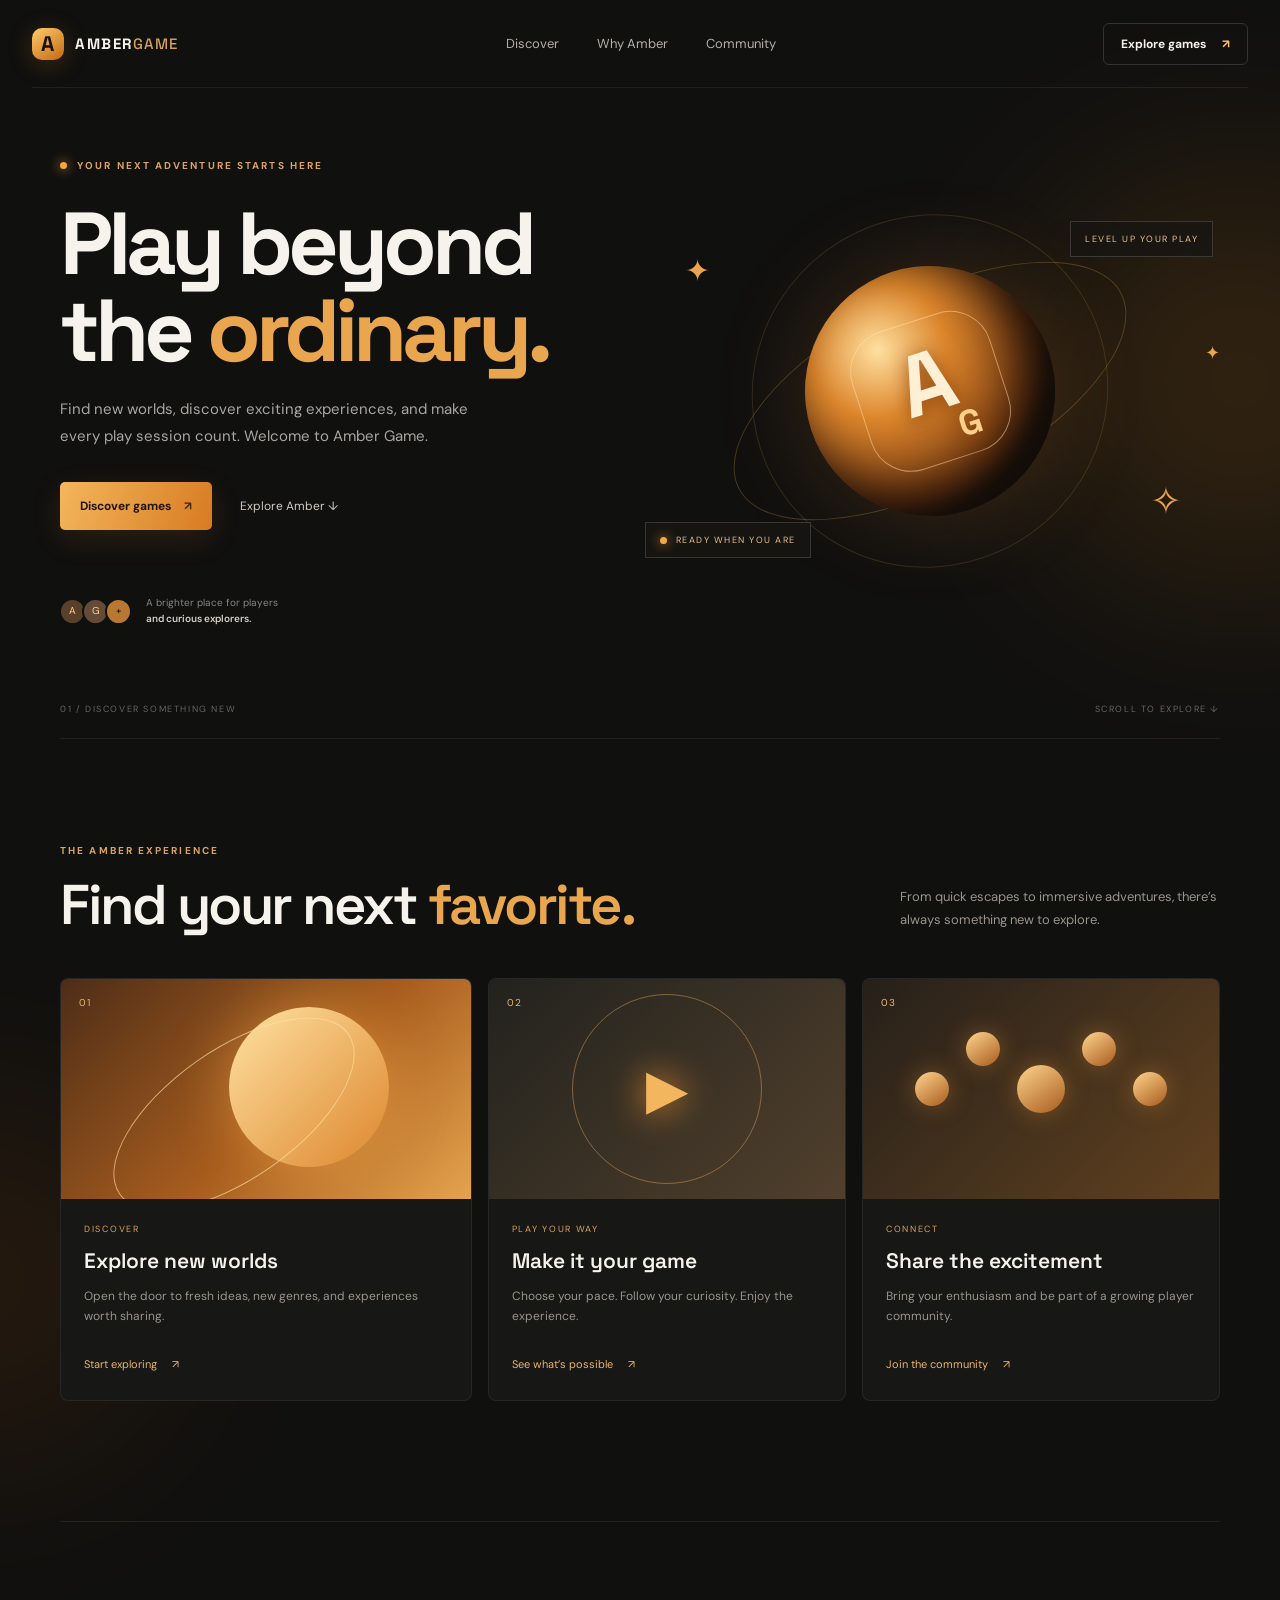
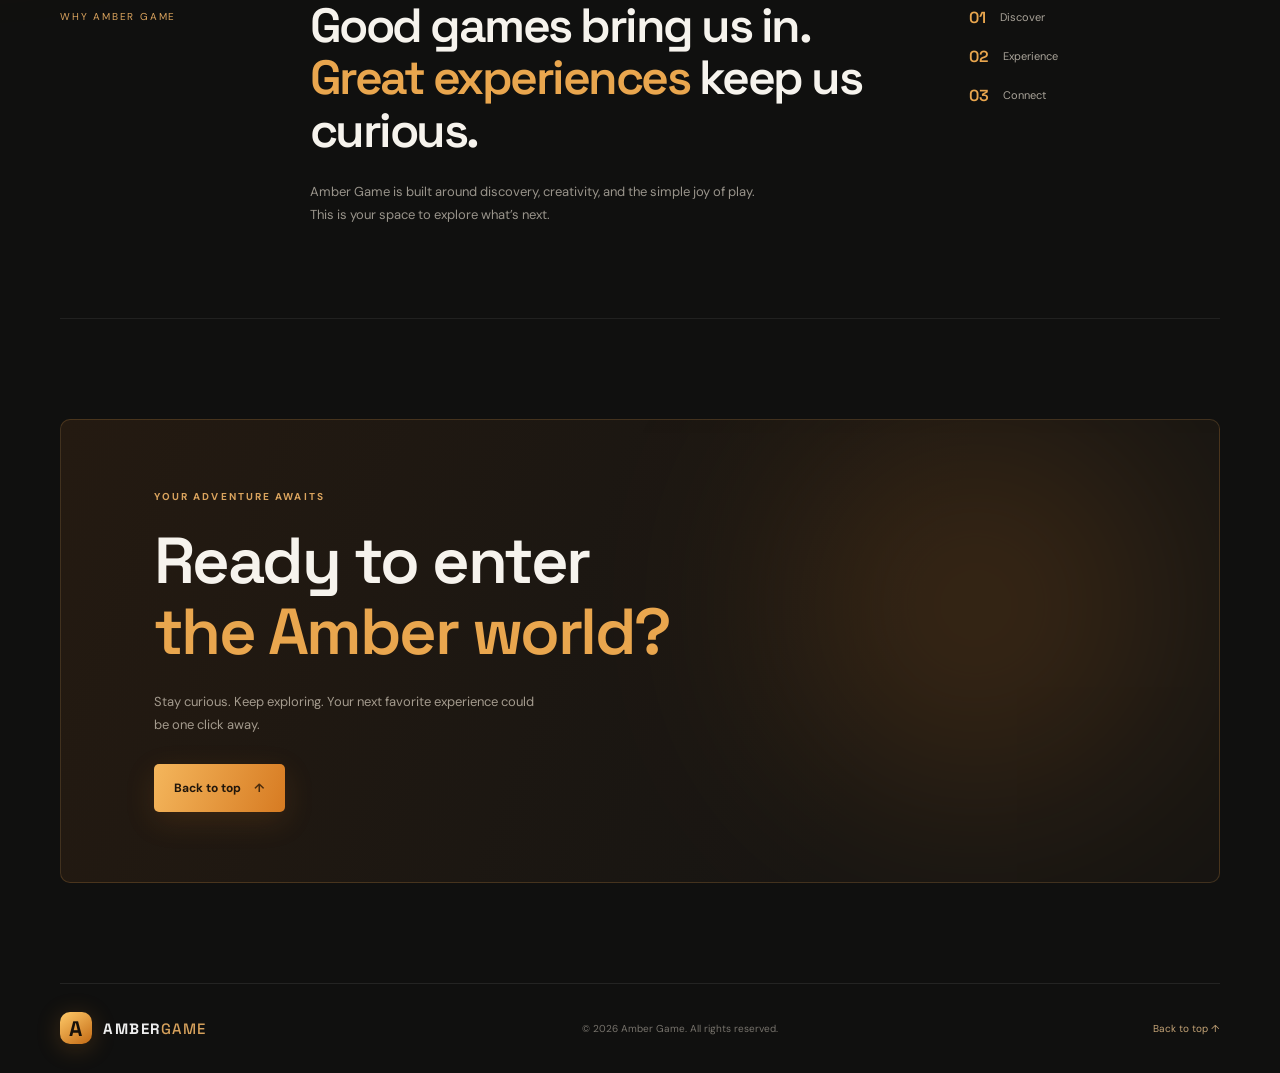
==== index.html @ 2304ccb3 "Add files via upload" ====
<!doctype html>
<html lang="en">
<head>
  <meta charset="utf-8">
  <meta name="viewport" content="width=device-width, initial-scale=1">
  <meta name="theme-color" content="#10100f">
  <meta name="description" content="Amber Game — discover your next favorite game, explore featured worlds, and join the community.">
  <title>Amber Game — Play Beyond Ordinary</title>
  <link rel="preconnect" href="https://fonts.googleapis.com">
  <link rel="preconnect" href="https://fonts.gstatic.com" crossorigin>
  <link href="https://fonts.googleapis.com/css2?family=DM+Sans:wght@400;500;600;700&family=Space+Grotesk:wght@500;600;700&display=swap" rel="stylesheet">
  <link rel="stylesheet" href="styles.css">
  <!-- Keep the Google verification file in the website root. -->
</head>
<body>
  <div class="ambient ambient-one"></div><div class="ambient ambient-two"></div>
  <header class="site-header">
    <a class="brand" href="#home" aria-label="Amber Game home"><span class="brand-mark">A</span><span>AMBER<span class="brand-light">GAME</span></span></a>
    <button class="menu-toggle" aria-label="Open navigation" aria-expanded="false">☰</button>
    <nav class="nav-links" aria-label="Main navigation">
      <a href="#discover">Discover</a><a href="#features">Why Amber</a><a href="#community">Community</a>
    </nav>
    <a class="header-cta" href="#discover">Explore games <span>↗</span></a>
  </header>

  <main id="home">
    <section class="hero section-wrap">
      <div class="hero-copy">
        <div class="eyebrow"><span class="eyebrow-dot"></span> YOUR NEXT ADVENTURE STARTS HERE</div>
        <h1>Play beyond<br>the <span>ordinary.</span></h1>
        <p class="hero-description">Find new worlds, discover exciting experiences, and make every play session count. Welcome to Amber Game.</p>
        <div class="hero-actions"><a class="button button-primary" href="#discover">Discover games <span>↗</span></a><a class="text-link" href="#features">Explore Amber <span>↓</span></a></div>
        <div class="hero-proof"><div class="avatar-stack"><i>A</i><i>G</i><i>+</i></div><span>A brighter place for players<br><b>and curious explorers.</b></span></div>
      </div>
      <div class="hero-art" aria-label="Abstract amber gaming artwork">
        <div class="art-orbit orbit-a"></div><div class="art-orbit orbit-b"></div>
        <div class="art-core"><div class="core-inner">A<span>G</span></div></div>
        <div class="art-chip chip-top">LEVEL UP YOUR PLAY</div><div class="art-chip chip-bottom"><span class="pulse"></span> READY WHEN YOU ARE</div>
        <div class="spark spark-one">✦</div><div class="spark spark-two">✧</div><div class="spark spark-three">✦</div>
      </div>
      <div class="hero-bottom"><span>01 / DISCOVER SOMETHING NEW</span><span>SCROLL TO EXPLORE ↓</span></div>
    </section>

    <section class="discover section-wrap" id="discover">
      <div class="section-heading"><div><div class="eyebrow">THE AMBER EXPERIENCE</div><h2>Find your next <span>favorite.</span></h2></div><p>From quick escapes to immersive adventures, there’s always something new to explore.</p></div>
      <div class="feature-grid">
        <article class="feature-card card-large"><div class="card-art art-explore"><span class="art-number">01</span><div class="abstract-sun"></div><div class="abstract-ring"></div></div><div class="card-content"><div class="card-kicker">DISCOVER</div><h3>Explore new worlds</h3><p>Open the door to fresh ideas, new genres, and experiences worth sharing.</p><a href="#community" class="card-link">Start exploring <span>↗</span></a></div></article>
        <article class="feature-card"><div class="card-art art-play"><span class="art-number">02</span><div class="play-symbol">▶</div><div class="play-orb"></div></div><div class="card-content"><div class="card-kicker">PLAY YOUR WAY</div><h3>Make it your game</h3><p>Choose your pace. Follow your curiosity. Enjoy the experience.</p><a href="#community" class="card-link">See what’s possible <span>↗</span></a></div></article>
        <article class="feature-card"><div class="card-art art-connect"><span class="art-number">03</span><div class="connect-dots"><i></i><i></i><i></i><i></i><i></i></div></div><div class="card-content"><div class="card-kicker">CONNECT</div><h3>Share the excitement</h3><p>Bring your enthusiasm and be part of a growing player community.</p><a href="#community" class="card-link">Join the community <span>↗</span></a></div></article>
      </div>
    </section>

    <section class="manifesto section-wrap" id="features">
      <div class="manifesto-label">WHY AMBER GAME</div><div class="manifesto-main"><h2>Good games bring us in.<br><span>Great experiences</span> keep us curious.</h2><p>Amber Game is built around discovery, creativity, and the simple joy of play. This is your space to explore what’s next.</p></div>
      <div class="manifesto-stats"><div><strong>01</strong><span>Discover</span></div><div><strong>02</strong><span>Experience</span></div><div><strong>03</strong><span>Connect</span></div></div>
    </section>

    <section class="community section-wrap" id="community"><div class="community-panel"><div class="eyebrow">YOUR ADVENTURE AWAITS</div><h2>Ready to enter<br><span>the Amber world?</span></h2><p>Stay curious. Keep exploring. Your next favorite experience could be one click away.</p><a class="button button-primary" href="#home">Back to top <span>↑</span></a><div class="panel-glow"></div></div></section>
  </main>

  <footer class="site-footer section-wrap"><a class="brand" href="#home"><span class="brand-mark">A</span><span>AMBER<span class="brand-light">GAME</span></span></a><span>© <span id="year"></span> Amber Game. All rights reserved.</span><a href="#home">Back to top ↑</a></footer>
  <script src="script.js"></script>
</body>
</html>
---- styles.css ----
*{box-sizing:border-box}html{scroll-behavior:smooth}body{margin:0;background:#10100f;color:#f6f3ed;font-family:'DM Sans',sans-serif;overflow-x:hidden}a{color:inherit;text-decoration:none}.ambient{position:absolute;pointer-events:none;filter:blur(100px);opacity:.16;border-radius:50%;z-index:-1}.ambient-one{width:420px;height:420px;background:#d98218;top:170px;right:-170px}.ambient-two{width:360px;height:360px;background:#9c4d0b;top:1100px;left:-200px}.section-wrap{width:min(1160px,calc(100% - 64px));margin:auto}.site-header{height:88px;width:min(1280px,calc(100% - 64px));margin:auto;display:flex;align-items:center;justify-content:space-between;border-bottom:1px solid #ffffff12;position:relative;z-index:5}.brand{display:flex;align-items:center;gap:11px;font:700 15px 'Space Grotesk',sans-serif;letter-spacing:1.5px}.brand-mark{width:32px;height:32px;border-radius:10px;background:linear-gradient(145deg,#ffca69,#c36a14);display:grid;place-items:center;color:#17110a;font-size:21px;box-shadow:0 4px 24px #e58b2b38}.brand-light{font-weight:500;color:#d6a15c}.nav-links{display:flex;gap:38px;color:#b5b0a7;font-size:13px}.nav-links a:hover,.text-link:hover,.site-footer a:hover{color:#ffbd60}.header-cta{font-size:12px;font-weight:700;padding:12px 17px;border:1px solid #ffffff25;border-radius:6px}.header-cta span,.button span{margin-left:13px;color:#ffbd60}.menu-toggle{display:none;background:none;color:white;border:0;font-size:23px}.hero{min-height:650px;display:grid;grid-template-columns:1fr 1fr;align-items:center;position:relative;padding-top:30px;padding-bottom:75px}.hero-copy{padding:35px 0 30px;z-index:1}.eyebrow{font-size:10px;letter-spacing:2.1px;font-weight:700;color:#dba45e;display:flex;align-items:center;gap:10px}.eyebrow-dot,.pulse{width:7px;height:7px;border-radius:50%;background:#f5a83e;box-shadow:0 0 12px #f5a83e}.hero h1{font:700 clamp(55px,7vw,88px)/.99 'Space Grotesk',sans-serif;letter-spacing:-5px;margin:28px 0 22px}.hero h1 span,.section-heading h2 span,.manifesto h2 span,.community h2 span{color:#e9a64e}.hero-description{max-width:430px;color:#aaa69f;font-size:15px;line-height:1.8}.hero-actions{display:flex;align-items:center;gap:28px;margin-top:32px}.button{display:inline-flex;align-items:center;padding:16px 20px;border-radius:5px;font-size:12px;font-weight:700}.button-primary{background:linear-gradient(110deg,#f4b65c,#d77b22);color:#21160b;box-shadow:0 9px 30px #d77b2226}.button-primary span{color:#4a2c0e}.text-link{font-size:12px;color:#d2ccc2}.hero-proof{display:flex;align-items:center;gap:14px;margin-top:65px;color:#89857e;font-size:10px;line-height:1.6}.hero-proof b{color:#d6d0c5;font-weight:600}.avatar-stack{display:flex;padding-left:3px}.avatar-stack i{font-style:normal;width:27px;height:27px;border-radius:50%;display:grid;place-items:center;background:#59402a;border:2px solid #10100f;margin-left:-4px;color:#ffcf88;font-size:10px}.avatar-stack i:nth-child(2){background:#654b37}.avatar-stack i:nth-child(3){background:#b87832;color:#1a1209}.hero-art{height:480px;position:relative;display:grid;place-items:center}.art-core{width:250px;height:250px;border-radius:50%;background:radial-gradient(circle at 35% 28%,#ffe0a0,#dc862c 28%,#71360f 65%,#21150e 75%);display:grid;place-items:center;box-shadow:0 0 90px #d77c2c38, inset -20px -25px 50px #120c08;transform:rotate(-18deg);z-index:2}.core-inner{width:145px;height:145px;border:1px solid #ffe2ad80;border-radius:42px;display:grid;place-items:center;font:700 86px 'Space Grotesk',sans-serif;color:#fff0d5;text-shadow:0 4px 20px #8b420d}.core-inner span{font-size:35px;margin-top:-42px;margin-left:58px;color:#ffd18a}.art-orbit{position:absolute;border:1px solid #f3b65c3d;border-radius:50%;transform:rotate(-27deg)}.orbit-a{width:430px;height:190px}.orbit-b{width:350px;height:360px;transform:rotate(54deg);border-color:#f3b65c25}.art-chip{position:absolute;border:1px solid #ffffff27;background:#171613c9;backdrop-filter:blur(10px);padding:11px 14px;font-size:9px;letter-spacing:1.5px;color:#e5c18e;z-index:3}.chip-top{top:70px;right:7px}.chip-bottom{bottom:73px;left:5px;display:flex;align-items:center;gap:9px}.spark{position:absolute;color:#e9a64e}.spark-one{font-size:30px;top:100px;left:45px}.spark-two{font-size:38px;bottom:105px;right:38px}.spark-three{font-size:18px;top:190px;right:0}.hero-bottom{position:absolute;bottom:23px;left:0;right:0;display:flex;justify-content:space-between;color:#69655e;font-size:9px;letter-spacing:1.6px}.discover{padding:105px 0 120px;border-top:1px solid #ffffff12}.section-heading{display:flex;align-items:end;justify-content:space-between;margin-bottom:42px}.section-heading h2,.manifesto h2,.community h2{font:600 clamp(36px,4.6vw,56px)/1.1 'Space Grotesk',sans-serif;letter-spacing:-2.5px;margin:17px 0 0}.section-heading>p{max-width:320px;color:#99948b;font-size:13px;line-height:1.8;margin:0 0 4px}.feature-grid{display:grid;grid-template-columns:1.15fr 1fr 1fr;gap:16px}.feature-card{background:#171715;border:1px solid #ffffff12;border-radius:8px;overflow:hidden;transition:transform .3s,border-color .3s}.feature-card:hover{transform:translateY(-6px);border-color:#d9954c70}.card-art{height:220px;position:relative;overflow:hidden;background:#292016}.art-number{position:absolute;top:17px;left:18px;font-size:10px;color:#e8b873;letter-spacing:1px;z-index:2}.art-explore{background:linear-gradient(135deg,#4d2d17,#a85d1e 55%,#e5a34d)}.abstract-sun{position:absolute;width:160px;height:160px;border-radius:50%;background:linear-gradient(135deg,#ffe2a3,#dd862c);right:20%;top:28px;box-shadow:0 0 60px #ffb54d77}.abstract-ring{position:absolute;width:280px;height:130px;border:1px solid #ffe2a3a6;border-radius:50%;transform:rotate(-35deg);left:8%;top:70px}.art-play{background:linear-gradient(135deg,#22221e,#51402c)}.play-symbol{position:absolute;left:50%;top:50%;transform:translate(-50%,-50%);font-size:55px;color:#f1b65e;text-shadow:0 0 35px #e58d32}.play-orb{position:absolute;width:190px;height:190px;border:1px solid #d89d5b80;border-radius:50%;left:50%;top:50%;transform:translate(-50%,-50%)}.art-connect{background:linear-gradient(135deg,#26201a,#61411f)}.connect-dots{position:absolute;inset:0;display:flex;align-items:center;justify-content:center;gap:17px}.connect-dots i{width:34px;height:34px;border-radius:50%;background:linear-gradient(145deg,#ffd58d,#a85b1d);box-shadow:0 0 25px #d98b3a66}.connect-dots i:nth-child(2),.connect-dots i:nth-child(4){transform:translateY(-40px)}.connect-dots i:nth-child(3){width:48px;height:48px}.card-content{padding:24px 23px 27px}.card-kicker{font-size:9px;letter-spacing:1.7px;color:#dba45e}.card-content h3{font:600 21px 'Space Grotesk',sans-serif;margin:12px 0 9px}.card-content p{color:#99948b;font-size:12px;line-height:1.7;min-height:42px}.card-link{display:inline-block;margin-top:17px;font-size:11px;color:#e9b66f}.card-link span{margin-left:12px}.manifesto{padding:78px 0;border-top:1px solid #ffffff12;border-bottom:1px solid #ffffff12;display:grid;grid-template-columns:.7fr 2fr .8fr;gap:30px;align-items:start}.manifesto-label{font-size:10px;letter-spacing:1.8px;color:#dba45e;padding-top:10px}.manifesto h2{font-size:clamp(32px,4vw,48px);margin:0}.manifesto-main p{color:#99948b;font-size:13px;line-height:1.8;max-width:450px;margin-top:22px}.manifesto-stats{display:grid;gap:18px;padding-top:7px}.manifesto-stats div{display:flex;gap:14px;align-items:center}.manifesto-stats strong{font:600 16px 'Space Grotesk';color:#e9a64e}.manifesto-stats span{font-size:11px;color:#aaa49a}.community{padding:100px 0}.community-panel{position:relative;overflow:hidden;border:1px solid #d7954c38;border-radius:10px;padding:70px 8%;background:linear-gradient(110deg,#241a11,#171512 70%)}.community h2{font-size:clamp(42px,5.5vw,65px);margin:22px 0}.community p{color:#a49b8e;font-size:13px;line-height:1.8;max-width:390px;margin-bottom:27px}.panel-glow{position:absolute;width:370px;height:370px;border-radius:50%;background:#d77b22;filter:blur(110px);opacity:.19;right:5%;top:0;pointer-events:none}.community-panel>*:not(.panel-glow){position:relative;z-index:1}.site-footer{min-height:90px;border-top:1px solid #ffffff15;display:flex;align-items:center;justify-content:space-between;color:#77736c;font-size:10px}.site-footer .brand{color:#eee}.site-footer>a:last-child{color:#c5a477}@media(max-width:800px){.section-wrap,.site-header{width:calc(100% - 40px)}.nav-links{gap:18px}.hero{grid-template-columns:1fr;min-height:auto;padding-top:65px}.hero-copy{padding-bottom:0}.hero-art{height:390px;margin-top:10px}.art-core{width:200px;height:200px}.core-inner{width:120px;height:120px;font-size:68px}.orbit-a{width:350px}.orbit-b{height:310px}.hero-proof{margin-top:40px}.hero-bottom{bottom:15px}.feature-grid{grid-template-columns:1fr 1fr}.card-large{grid-column:span 2}.manifesto{grid-template-columns:1fr 2fr}.manifesto-stats{grid-column:2;display:flex;flex-wrap:wrap}}@media(max-width:560px){.site-header{height:72px}.menu-toggle{display:block;margin-left:auto;margin-right:15px}.nav-links{display:none;position:absolute;top:71px;left:0;right:0;padding:20px;background:#191815;border:1px solid #ffffff1a;flex-direction:column;gap:20px}.nav-links.open{display:flex}.header-cta{font-size:10px;padding:10px}.hero{padding-top:45px}.hero h1{font-size:59px;letter-spacing:-3.5px}.hero-description{font-size:13px}.hero-art{height:330px}.art-core{width:165px;height:165px}.core-inner{width:100px;height:100px;font-size:56px}.orbit-a{width:290px;height:140px}.orbit-b{height:260px;width:260px}.chip-top{top:35px}.chip-bottom{bottom:38px}.hero-bottom{font-size:8px}.discover{padding:75px 0}.section-heading{display:block}.section-heading>p{margin-top:18px}.section-heading h2{font-size:39px}.feature-grid{grid-template-columns:1fr}.card-large{grid-column:auto}.card-art{height:190px}.manifesto{grid-template-columns:1fr;padding:60px 0}.manifesto-stats{grid-column:auto}.community{padding:65px 0}.community-panel{padding:50px 25px}.community h2{font-size:43px}.site-footer{padding:22px 0;gap:15px;flex-wrap:wrap}.site-footer>span{order:3;width:100%}}@media(prefers-reduced-motion:reduce){html{scroll-behavior:auto}*,*::before,*::after{transition:none!important;animation:none!important}}
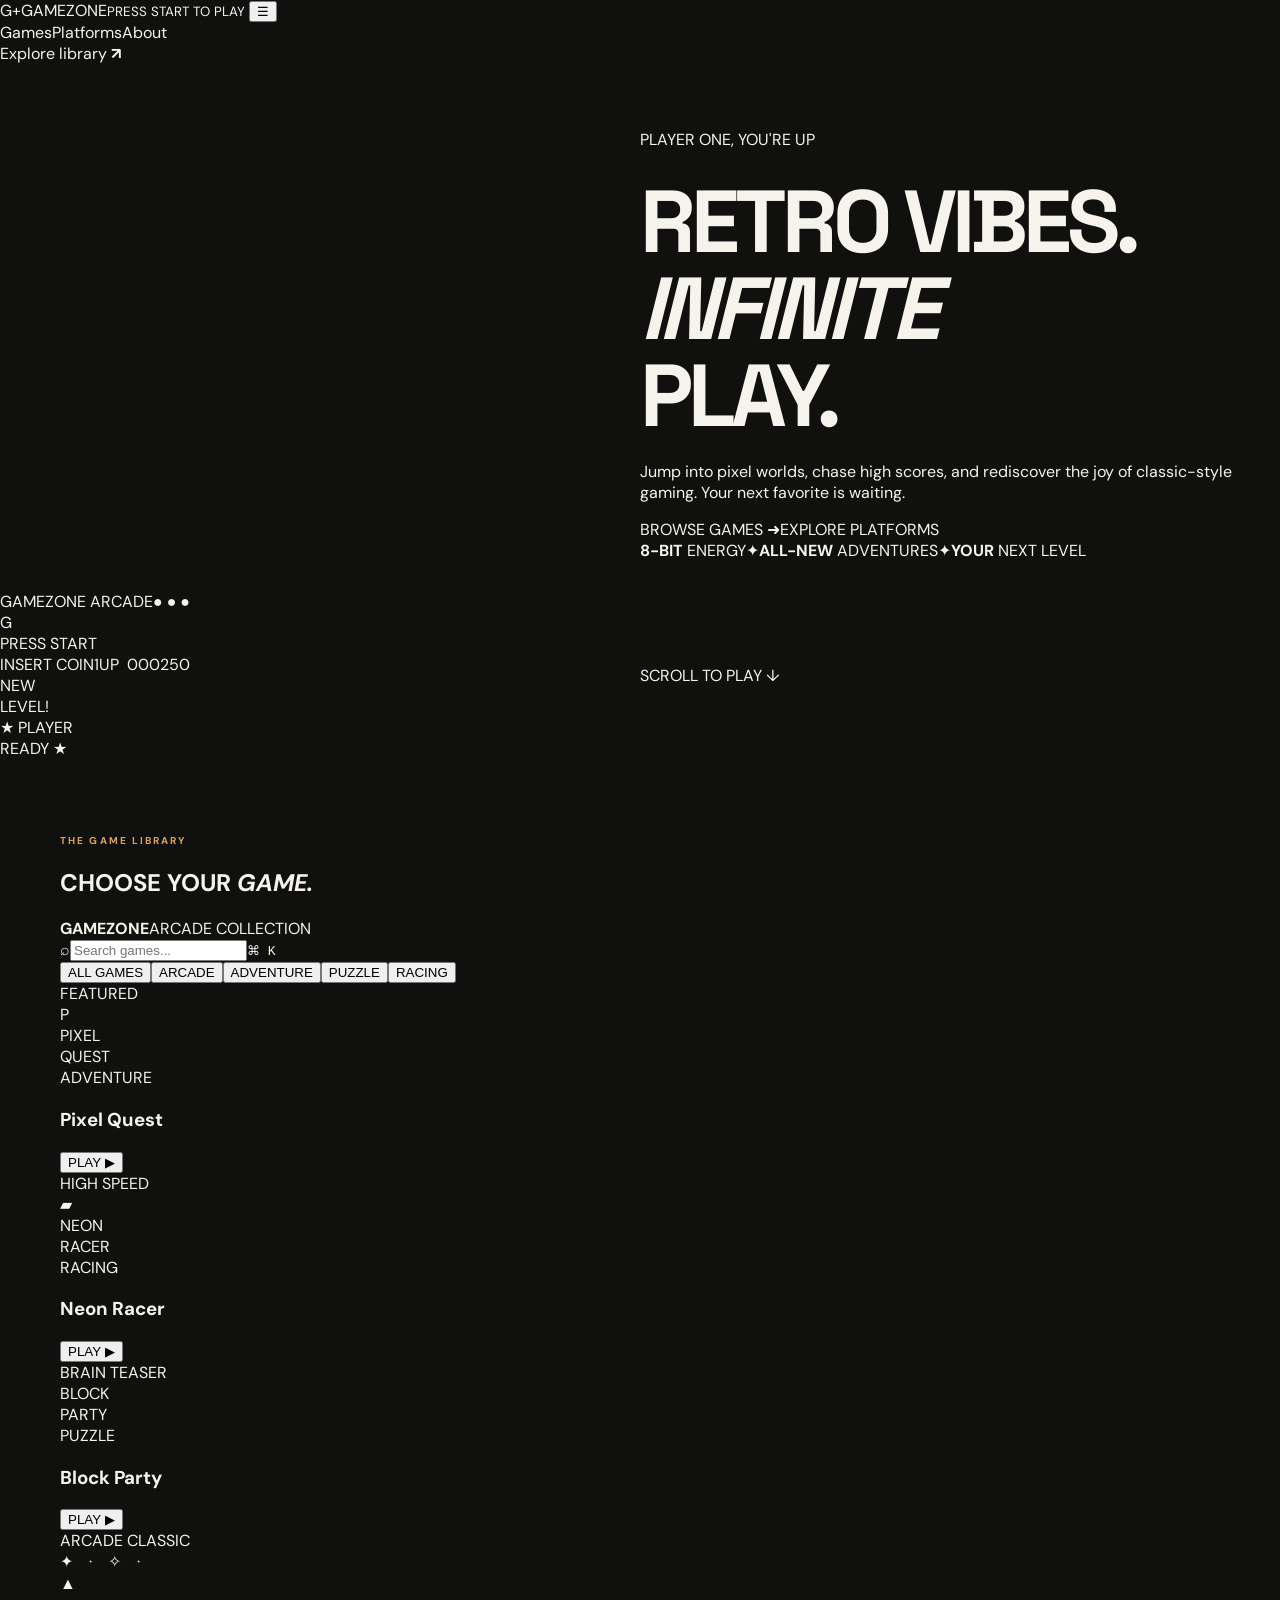
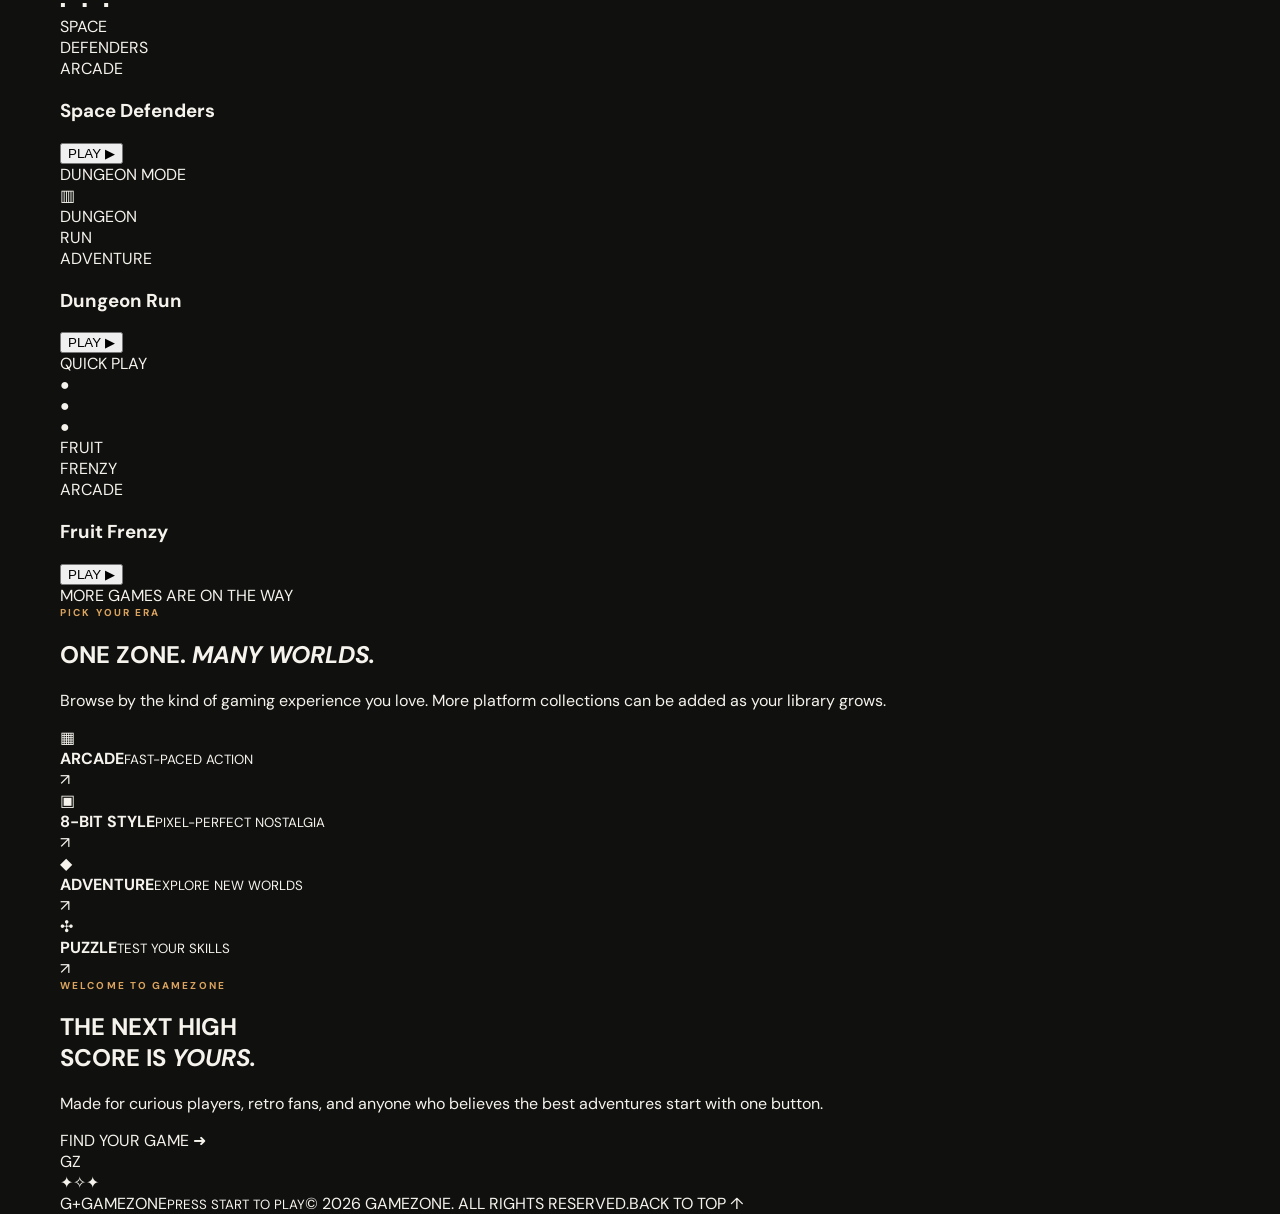
==== commit 101dd717: "Add files via upload" ====
--- a/index.html
+++ b/index.html
@@ -3,62 +3,90 @@
 <head>
   <meta charset="utf-8">
   <meta name="viewport" content="width=device-width, initial-scale=1">
-  <meta name="theme-color" content="#10100f">
-  <meta name="description" content="Amber Game — discover your next favorite game, explore featured worlds, and join the community.">
-  <title>Amber Game — Play Beyond Ordinary</title>
+  <meta name="theme-color" content="#11120f">
+  <meta name="description" content="Gamezone — explore a growing collection of retro-inspired browser games.">
+  <title>Gamezone — Retro Games, New Adventures</title>
   <link rel="preconnect" href="https://fonts.googleapis.com">
   <link rel="preconnect" href="https://fonts.gstatic.com" crossorigin>
-  <link href="https://fonts.googleapis.com/css2?family=DM+Sans:wght@400;500;600;700&family=Space+Grotesk:wght@500;600;700&display=swap" rel="stylesheet">
+  <link href="https://fonts.googleapis.com/css2?family=Press+Start+2P&family=DM+Sans:wght@400;500;600;700;800&family=Space+Grotesk:wght@500;600;700&display=swap" rel="stylesheet">
   <link rel="stylesheet" href="styles.css">
-  <!-- Keep the Google verification file in the website root. -->
 </head>
 <body>
-  <div class="ambient ambient-one"></div><div class="ambient ambient-two"></div>
-  <header class="site-header">
-    <a class="brand" href="#home" aria-label="Amber Game home"><span class="brand-mark">A</span><span>AMBER<span class="brand-light">GAME</span></span></a>
-    <button class="menu-toggle" aria-label="Open navigation" aria-expanded="false">☰</button>
-    <nav class="nav-links" aria-label="Main navigation">
-      <a href="#discover">Discover</a><a href="#features">Why Amber</a><a href="#community">Community</a>
-    </nav>
-    <a class="header-cta" href="#discover">Explore games <span>↗</span></a>
+  <div class="scanlines" aria-hidden="true"></div>
+  <header class="topbar">
+    <a class="logo" href="#home"><span class="logo-icon">G<span>+</span></span><span>GAME<span class="logo-accent">ZONE</span><small>PRESS START TO PLAY</small></span></a>
+    <button class="mobile-menu" aria-label="Toggle menu">☰</button>
+    <nav class="main-nav"><a class="active" href="https://classicgamezone.com/games#google_vignette">Games</a><a href="#systems">Platforms</a><a href="https://classicgamezone.com/about">About</a></nav>
+    <a class="top-cta" href="https://classicgamezone.com/games#google_vignette">Explore library <b>↗</b></a>
   </header>
 
   <main id="home">
-    <section class="hero section-wrap">
+    <section class="hero">
+      <div class="hero-grid"></div>
       <div class="hero-copy">
-        <div class="eyebrow"><span class="eyebrow-dot"></span> YOUR NEXT ADVENTURE STARTS HERE</div>
-        <h1>Play beyond<br>the <span>ordinary.</span></h1>
-        <p class="hero-description">Find new worlds, discover exciting experiences, and make every play session count. Welcome to Amber Game.</p>
-        <div class="hero-actions"><a class="button button-primary" href="#discover">Discover games <span>↗</span></a><a class="text-link" href="#features">Explore Amber <span>↓</span></a></div>
-        <div class="hero-proof"><div class="avatar-stack"><i>A</i><i>G</i><i>+</i></div><span>A brighter place for players<br><b>and curious explorers.</b></span></div>
+        <div class="live-tag"><i></i> PLAYER ONE, YOU'RE UP</div>
+        <h1>RETRO VIBES.<br><em>INFINITE</em><br>PLAY.</h1>
+        <p>Jump into pixel worlds, chase high scores, and rediscover the joy of classic-style gaming. Your next favorite is waiting.</p>
+        <div class="hero-buttons"><a class="btn-primary" href="https://classicgamezone.com/">BROWSE GAMES <span>➜</span></a><a class="btn-ghost" href="#systems">EXPLORE PLATFORMS</a></div>
+        <div class="hero-meta"><span><b>8-BIT</b> ENERGY</span><span class="meta-sep">✦</span><span><b>ALL-NEW</b> ADVENTURES</span><span class="meta-sep">✦</span><span><b>YOUR</b> NEXT LEVEL</span></div>
       </div>
-      <div class="hero-art" aria-label="Abstract amber gaming artwork">
-        <div class="art-orbit orbit-a"></div><div class="art-orbit orbit-b"></div>
-        <div class="art-core"><div class="core-inner">A<span>G</span></div></div>
-        <div class="art-chip chip-top">LEVEL UP YOUR PLAY</div><div class="art-chip chip-bottom"><span class="pulse"></span> READY WHEN YOU ARE</div>
-        <div class="spark spark-one">✦</div><div class="spark spark-two">✧</div><div class="spark spark-three">✦</div>
+      <div class="hero-stage">
+        <div class="stage-glow"></div><div class="pixel-sun"></div>
+        <div class="floating-pixel p1"></div><div class="floating-pixel p2"></div><div class="floating-pixel p3"></div>
+        <div class="arcade-screen"><div class="screen-top"><span>GAMEZONE ARCADE</span><span>● ● ●</span></div><div class="screen-art"><div class="mountain m1"></div><div class="mountain m2"></div><div class="pixel-moon"></div><div class="pixel-hero">G</div><div class="screen-ground"></div><div class="screen-message">PRESS START</div></div><div class="screen-bottom"><span>INSERT COIN</span><span>1UP&nbsp; 000250</span></div></div>
+        <div class="stage-sticker sticker-one">NEW<br>LEVEL!</div><div class="stage-sticker sticker-two">★ PLAYER<br>READY ★</div>
       </div>
-      <div class="hero-bottom"><span>01 / DISCOVER SOMETHING NEW</span><span>SCROLL TO EXPLORE ↓</span></div>
+      <a class="scroll-cue" href="#games">SCROLL TO PLAY <span>↓</span></a>
     </section>
 
-    <section class="discover section-wrap" id="discover">
-      <div class="section-heading"><div><div class="eyebrow">THE AMBER EXPERIENCE</div><h2>Find your next <span>favorite.</span></h2></div><p>From quick escapes to immersive adventures, there’s always something new to explore.</p></div>
-      <div class="feature-grid">
-        <article class="feature-card card-large"><div class="card-art art-explore"><span class="art-number">01</span><div class="abstract-sun"></div><div class="abstract-ring"></div></div><div class="card-content"><div class="card-kicker">DISCOVER</div><h3>Explore new worlds</h3><p>Open the door to fresh ideas, new genres, and experiences worth sharing.</p><a href="#community" class="card-link">Start exploring <span>↗</span></a></div></article>
-        <article class="feature-card"><div class="card-art art-play"><span class="art-number">02</span><div class="play-symbol">▶</div><div class="play-orb"></div></div><div class="card-content"><div class="card-kicker">PLAY YOUR WAY</div><h3>Make it your game</h3><p>Choose your pace. Follow your curiosity. Enjoy the experience.</p><a href="#community" class="card-link">See what’s possible <span>↗</span></a></div></article>
-        <article class="feature-card"><div class="card-art art-connect"><span class="art-number">03</span><div class="connect-dots"><i></i><i></i><i></i><i></i><i></i></div></div><div class="card-content"><div class="card-kicker">CONNECT</div><h3>Share the excitement</h3><p>Bring your enthusiasm and be part of a growing player community.</p><a href="#community" class="card-link">Join the community <span>↗</span></a></div></article>
+    <section class="library section-wrap" id="games">
+      <div class="section-title"><div><span class="eyebrow">THE GAME LIBRARY</span><h2>CHOOSE YOUR <em>GAME.</em></h2></div><div class="library-count"><strong>GAMEZONE</strong><span>ARCADE COLLECTION</span></div></div>
+      <div class="toolbar"><label class="searchbox"><span>⌕</span><input id="gameSearch" type="search" placeholder="Search games..." aria-label="Search games"><kbd>⌘ K</kbd></label><div class="filters" role="group" aria-label="Filter games"><button class="filter active" data-filter="all">ALL GAMES</button><button class="filter" data-filter="arcade">ARCADE</button><button class="filter" data-filter="adventure">ADVENTURE</button><button class="filter" data-filter="puzzle">PUZZLE</button><button class="filter" data-filter="racing">RACING</button></div></div>
+      <div class="game-grid" id="gameGrid">
+        <article class="game-card featured-card" data-category="adventure" data-name="pixel quest">
+          <div class="game-art art-quest"><span class="game-tag">FEATURED</span><div class="art-sun"></div><div class="art-hill hill-a"></div><div class="art-hill hill-b"></div><div class="art-character">P</div><span class="art-label">PIXEL<br>QUEST</span></div>
+          <div class="game-info"><div><span class="genre">ADVENTURE</span><h3>Pixel Quest</h3></div><button class="play-button" data-game="Pixel Quest" aria-label="Open Pixel Quest">PLAY <span>▶</span></button></div>
+        </article>
+        <article class="game-card" data-category="racing" data-name="neon racer">
+          <div class="game-art art-racer"><span class="game-tag">HIGH SPEED</span><div class="road"></div><div class="car-shape">▰</div><div class="speed-lines"></div><span class="art-label">NEON<br>RACER</span></div>
+          <div class="game-info"><div><span class="genre">RACING</span><h3>Neon Racer</h3></div><button class="play-button" data-game="Neon Racer" aria-label="Open Neon Racer">PLAY <span>▶</span></button></div>
+        </article>
+        <article class="game-card" data-category="puzzle" data-name="block party">
+          <div class="game-art art-block"><span class="game-tag">BRAIN TEASER</span><div class="blocks"><i></i><i></i><i></i><i></i><i></i><i></i><i></i></div><span class="art-label">BLOCK<br>PARTY</span></div>
+          <div class="game-info"><div><span class="genre">PUZZLE</span><h3>Block Party</h3></div><button class="play-button" data-game="Block Party" aria-label="Open Block Party">PLAY <span>▶</span></button></div>
+        </article>
+        <article class="game-card" data-category="arcade" data-name="space defenders">
+          <div class="game-art art-space"><span class="game-tag">ARCADE CLASSIC</span><div class="stars">✦　·　✧　·</div><div class="spaceship">▲</div><div class="invaders">▪　▪　▪</div><span class="art-label">SPACE<br>DEFENDERS</span></div>
+          <div class="game-info"><div><span class="genre">ARCADE</span><h3>Space Defenders</h3></div><button class="play-button" data-game="Space Defenders" aria-label="Open Space Defenders">PLAY <span>▶</span></button></div>
+        </article>
+        <article class="game-card" data-category="adventure" data-name="dungeon run">
+          <div class="game-art art-dungeon"><span class="game-tag">DUNGEON MODE</span><div class="torch"></div><div class="door">▥</div><span class="art-label">DUNGEON<br>RUN</span></div>
+          <div class="game-info"><div><span class="genre">ADVENTURE</span><h3>Dungeon Run</h3></div><button class="play-button" data-game="Dungeon Run" aria-label="Open Dungeon Run">PLAY <span>▶</span></button></div>
+        </article>
+        <article class="game-card" data-category="arcade" data-name="fruit frenzy">
+          <div class="game-art art-fruit"><span class="game-tag">QUICK PLAY</span><div class="fruit f1">●</div><div class="fruit f2">●</div><div class="fruit f3">●</div><span class="art-label">FRUIT<br>FRENZY</span></div>
+          <div class="game-info"><div><span class="genre">ARCADE</span><h3>Fruit Frenzy</h3></div><button class="play-button" data-game="Fruit Frenzy" aria-label="Open Fruit Frenzy">PLAY <span>▶</span></button></div>
+        </article>
+      </div>
+      <div class="no-results" id="noResults" hidden>No games match your search. Try another title or category.</div>
+      <div class="library-footer"><span>MORE GAMES ARE ON THE WAY</span><span class="pixel-loader"><i></i><i></i><i></i></span></div>
+    </section>
+
+    <section class="platforms section-wrap" id="systems">
+      <div class="platform-heading"><span class="eyebrow">PICK YOUR ERA</span><h2>ONE ZONE. <em>MANY WORLDS.</em></h2><p>Browse by the kind of gaming experience you love. More platform collections can be added as your library grows.</p></div>
+      <div class="platform-grid">
+        <div class="platform"><span class="platform-icon">▦</span><div><b>ARCADE</b><small>FAST-PACED ACTION</small></div><span class="platform-arrow">↗</span></div>
+        <div class="platform"><span class="platform-icon">▣</span><div><b>8-BIT STYLE</b><small>PIXEL-PERFECT NOSTALGIA</small></div><span class="platform-arrow">↗</span></div>
+        <div class="platform"><span class="platform-icon">◆</span><div><b>ADVENTURE</b><small>EXPLORE NEW WORLDS</small></div><span class="platform-arrow">↗</span></div>
+        <div class="platform"><span class="platform-icon">✣</span><div><b>PUZZLE</b><small>TEST YOUR SKILLS</small></div><span class="platform-arrow">↗</span></div>
       </div>
     </section>
 
-    <section class="manifesto section-wrap" id="features">
-      <div class="manifesto-label">WHY AMBER GAME</div><div class="manifesto-main"><h2>Good games bring us in.<br><span>Great experiences</span> keep us curious.</h2><p>Amber Game is built around discovery, creativity, and the simple joy of play. This is your space to explore what’s next.</p></div>
-      <div class="manifesto-stats"><div><strong>01</strong><span>Discover</span></div><div><strong>02</strong><span>Experience</span></div><div><strong>03</strong><span>Connect</span></div></div>
-    </section>
+    <section class="join section-wrap" id="about"><div class="join-panel"><div class="join-copy"><span class="eyebrow">WELCOME TO GAMEZONE</span><h2>THE NEXT HIGH<br>SCORE IS <em>YOURS.</em></h2><p>Made for curious players, retro fans, and anyone who believes the best adventures start with one button.</p><a class="btn-primary" href="https://classicgamezone.com/">FIND YOUR GAME <span>➜</span></a></div><div class="join-art"><div class="big-coin">GZ</div><span class="coin-spark s-a">✦</span><span class="coin-spark s-b">✧</span><span class="coin-spark s-c">✦</span></div></div></section>
+  </main>
+  <footer class="footer section-wrap"><a class="logo" href="#home"><span class="logo-icon">G<span>+</span></span><span>GAME<span class="logo-accent">ZONE</span><small>PRESS START TO PLAY</small></span></a><span>© <span id="year"></span> GAMEZONE. ALL RIGHTS RESERVED.</span><a href="#home">BACK TO TOP ↑</a></footer>
 
-    <section class="community section-wrap" id="community"><div class="community-panel"><div class="eyebrow">YOUR ADVENTURE AWAITS</div><h2>Ready to enter<br><span>the Amber world?</span></h2><p>Stay curious. Keep exploring. Your next favorite experience could be one click away.</p><a class="button button-primary" href="#home">Back to top <span>↑</span></a><div class="panel-glow"></div></div></section>
-  </main>
-
-  <footer class="site-footer section-wrap"><a class="brand" href="#home"><span class="brand-mark">A</span><span>AMBER<span class="brand-light">GAME</span></span></a><span>© <span id="year"></span> Amber Game. All rights reserved.</span><a href="#home">Back to top ↑</a></footer>
+  <dialog class="game-dialog" id="gameDialog"><button class="dialog-close" aria-label="Close">×</button><div class="dialog-icon">GZ</div><span class="eyebrow">GAMEZONE ARCADE</span><h2 id="dialogTitle">Game preview</h2><p>This is a design preview. To enable gameplay, add a licensed game file or an authorized game embed URL for this title.</p><button class="btn-primary dialog-ok">GOT IT</button></dialog>
   <script src="script.js"></script>
 </body>
 </html>
